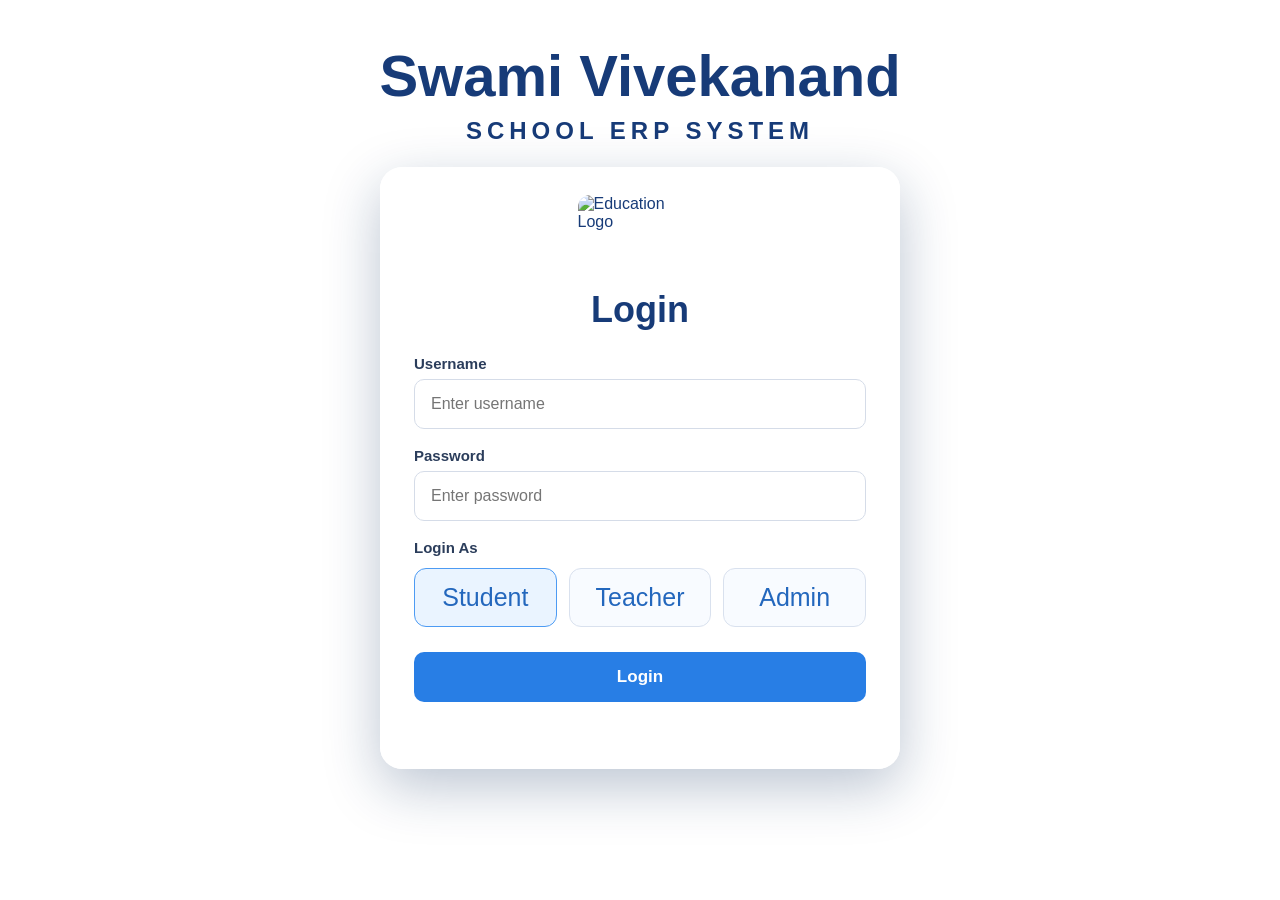
==== index.html @ 862eca9b "Add files via upload" ====
<!DOCTYPE html>
<html lang="en">
<head>
    <meta charset="UTF-8">
    <meta name="viewport" content="width=device-width, initial-scale=1.0">
    <title>Swami Vivekanand School ERP</title>
    <link rel="stylesheet" href="style.css">
</head>

<body>

    <div class="background"></div>
    <div class="overlay"></div>

    <main class="page">

        <header class="brand">
            <h1>Swami Vivekanand</h1>
            <p>SCHOOL ERP SYSTEM</p>
        </header>

        <section class="login-card">

            <div class="logo-wrap">
                <img src="education-logo.jpg" alt="Education Logo">
            </div>

            <h2>Login</h2>

            <form id="loginForm">

                <label for="username">Username</label>

                <input
                    type="text"
                    id="username"
                    placeholder="Enter username"
                    required
                >

                <label for="password">Password</label>

                <input
                    type="password"
                    id="password"
                    placeholder="Enter password"
                    required
                >

                <div class="role-title">
                    Login As
                </div>

                <div class="roles">

                    <button
                        type="button"
                        class="role active"
                        data-role="student"
                    >
                        Student
                    </button>

                    <button
                        type="button"
                        class="role"
                        data-role="teacher"
                    >
                        Teacher
                    </button>

                    <button
                        type="button"
                        class="role"
                        data-role="admin"
                    >
                        Admin
                    </button>

                </div>

                <button
                    class="login-btn"
                    type="submit"
                >
                    Login
                </button>

                <p id="message" class="message"></p>

            </form>

        </section>

    </main>

    <script src="script.js"></script>

</body>
</html>
---- style.css ----
* {
  box-sizing: border-box;
}

body {
  margin: 0;
  min-height: 100vh;
  font-family: Arial, Helvetica, sans-serif;
  color: #173b78;
  overflow-x: hidden;
}

.background {
  position: fixed;
  inset: 0;
  background: url("school-campus.jpg") center/cover no-repeat;
  z-index: -3;
}

.overlay {
  position: fixed;
  inset: 0;
  background: rgba(255,255,255,.46);
  z-index: -2;
}

.page {
  min-height: 100vh;
  padding: 42px 20px 55px;
  display: flex;
  flex-direction: column;
  align-items: center;
}

.brand {
  text-align: center;
  margin-bottom: 22px;
  text-shadow: 0 2px 10px rgba(255,255,255,.85);
}

.brand h1 {
  margin: 0;
  font-size: clamp(32px, 5vw, 58px);
  font-weight: 800;
}

.brand p {
  margin: 8px 0 0;
  font-size: clamp(15px, 2vw, 24px);
  letter-spacing: 5px;
  font-weight: 700;
}

.login-card {
  width: min(520px, 94vw);
  background: rgba(255,255,255,.97);
  border-radius: 22px;
  padding: 28px 34px 34px;
  box-shadow: 0 18px 55px rgba(15,48,92,.28);
}

.logo-wrap {
  display: flex;
  justify-content: center;
}

.logo-wrap img {
  width: 125px;
  height: 82px;
  object-fit: cover;
  border-radius: 12px;
}

h2 {
  text-align: center;
  margin: 12px 0 24px;
  font-size: 36px;
}

label, .role-title {
  display: block;
  margin-bottom: 7px;
  font-size: 15px;
  font-weight: 700;
  color: #2b3d5b;
}

input {
  width: 100%;
  padding: 15px 16px;
  margin-bottom: 18px;
  border: 1px solid #d5dce8;
  border-radius: 10px;
  outline: none;
  font-size: 16px;
}

input:focus {
  border-color: #2d7be5;
  box-shadow: 0 0 0 3px rgba(45,123,229,.12);
}

.roles {
  display: grid;
  grid-template-columns: repeat(3, 1fr);
  gap: 12px;
  margin: 12px 0 25px;
}

.role {
  border: 1px solid #d9e1ee;
  background: #f8fbff;
  color: #2367bd;
  border-radius: 12px;
  padding: 14px 8px;
  cursor: pointer;
  font-size: 25px;
}

.role span {
  display: block;
  margin-top: 5px;
  font-size: 14px;
  font-weight: 700;
}

.role:hover, .role.active {
  border-color: #4d9bf3;
  background: #eaf4ff;
}

.login-btn {
  width: 100%;
  border: 0;
  border-radius: 10px;
  padding: 15px;
  background: #287ee5;
  color: white;
  font-size: 17px;
  font-weight: 700;
  cursor: pointer;
}

.login-btn:hover {
  background: #1769c9;
}

.message {
  min-height: 20px;
  text-align: center;
  margin: 13px 0 0;
  font-size: 14px;
}

.message.success { color: #17823b; }
.message.error { color: #c62828; }

@media (max-width: 600px) {
  .page { padding-top: 25px; }
  .login-card { padding: 22px 20px 25px; }
  .roles { gap: 7px; }
  .brand p { letter-spacing: 3px; }
}
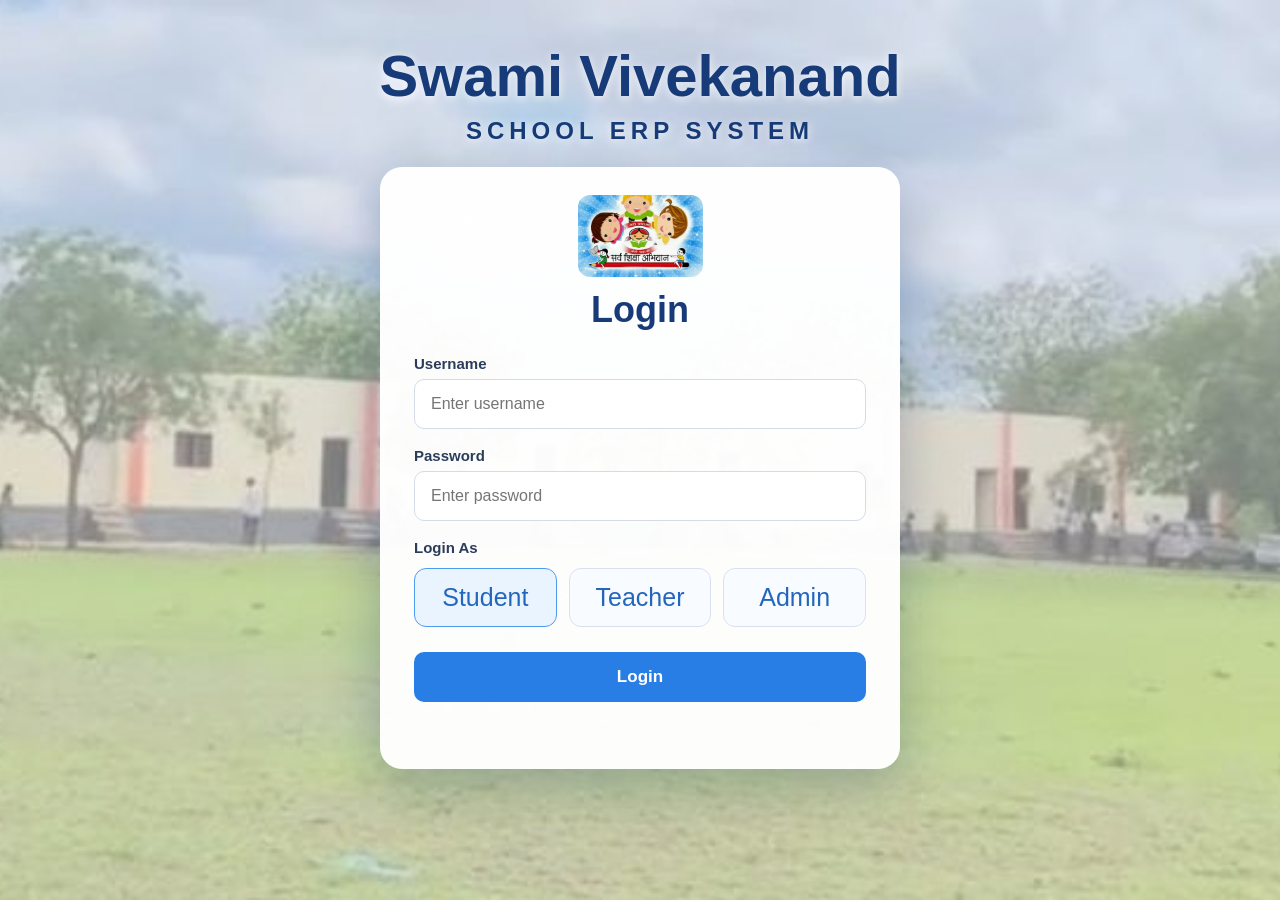
==== commit 09e7f291: "Update index.html" ====
--- a/index.html
+++ b/index.html
@@ -6,7 +6,6 @@
     <title>Swami Vivekanand School ERP</title>
     <link rel="stylesheet" href="style.css">
 </head>
-
 <body>
 
     <div class="background"></div>
@@ -30,7 +29,6 @@
             <form id="loginForm">
 
                 <label for="username">Username</label>
-
                 <input
                     type="text"
                     id="username"
@@ -39,7 +37,6 @@
                 >
 
                 <label for="password">Password</label>
-
                 <input
                     type="password"
                     id="password"
@@ -52,7 +49,6 @@
                 </div>
 
                 <div class="roles">
-
                     <button
                         type="button"
                         class="role active"
@@ -76,7 +72,6 @@
                     >
                         Admin
                     </button>
-
                 </div>
 
                 <button
@@ -94,7 +89,7 @@
 
     </main>
 
-    <script src="script.js"></script>
+    <script src="login.js"></script>
 
 </body>
-</html>+</html>
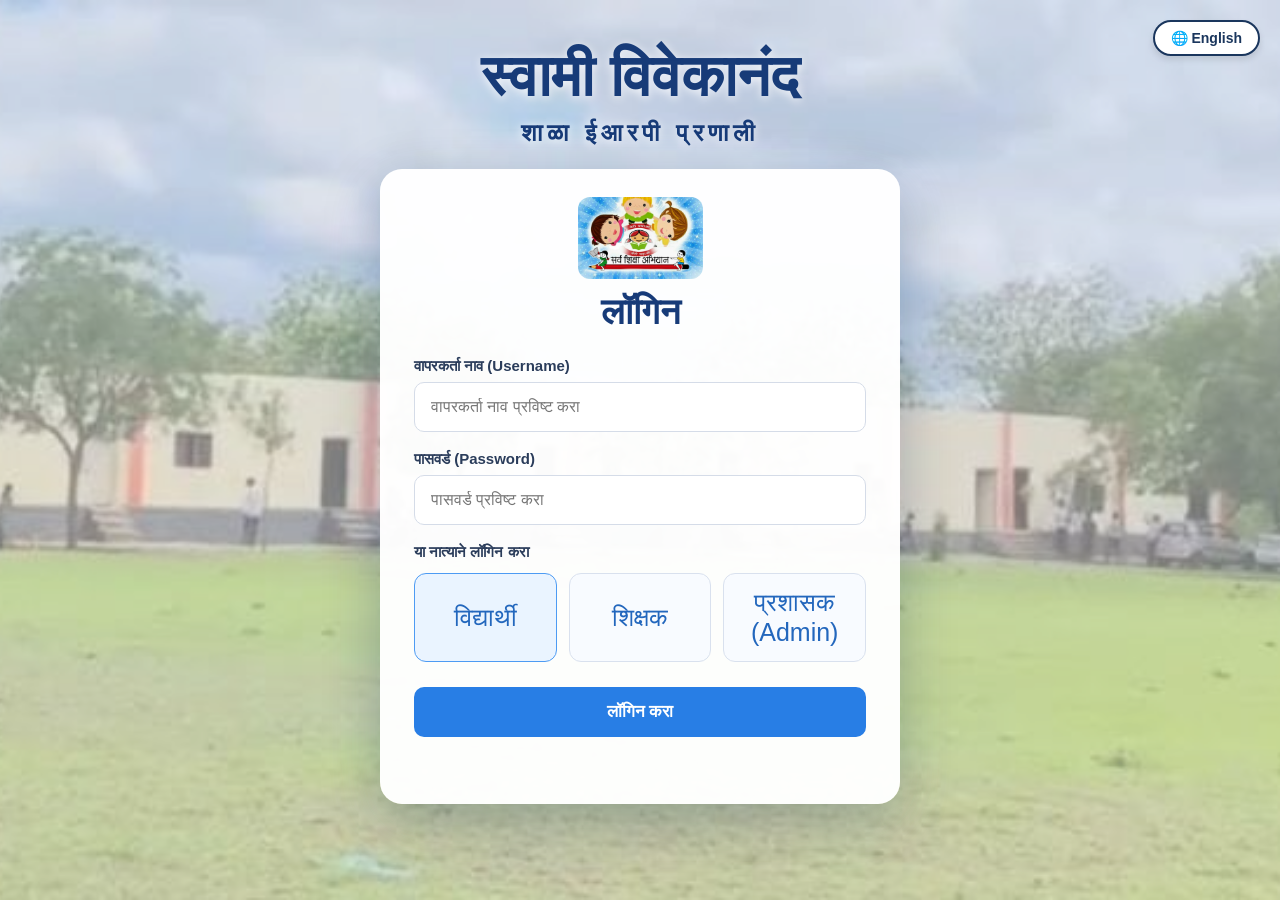
==== commit b351a320: "Update index.html" ====
--- a/index.html
+++ b/index.html
@@ -1,12 +1,50 @@
 <!DOCTYPE html>
-<html lang="en">
+<html lang="mr">
 <head>
     <meta charset="UTF-8">
     <meta name="viewport" content="width=device-width, initial-scale=1.0">
     <title>Swami Vivekanand School ERP</title>
     <link rel="stylesheet" href="style.css">
+    <style>
+        /* Language Toggle Button Positioning */
+        .lang-toggle-wrapper {
+            position: fixed;
+            top: 20px;
+            right: 20px;
+            z-index: 1000;
+        }
+
+        .btn-lang-toggle {
+            background-color: #ffffff;
+            color: #1a365d;
+            border: 2px solid #1a365d;
+            padding: 8px 16px;
+            font-size: 14px;
+            font-weight: 700;
+            border-radius: 20px;
+            cursor: pointer;
+            box-shadow: 0 4px 6px rgba(0, 0, 0, 0.1);
+            transition: all 0.2s ease-in-out;
+            display: flex;
+            align-items: center;
+            gap: 6px;
+        }
+
+        .btn-lang-toggle:hover {
+            background-color: #1a365d;
+            color: #ffffff;
+            transform: translateY(-1px);
+        }
+    </style>
 </head>
 <body>
+
+    <!-- Language Toggle Button (Top Right Corner) -->
+    <div class="lang-toggle-wrapper">
+        <button type="button" id="langToggleBtn" class="btn-lang-toggle" onclick="toggleLanguage()">
+            🌐 English
+        </button>
+    </div>
 
     <div class="background"></div>
     <div class="overlay"></div>
@@ -14,8 +52,8 @@
     <main class="page">
 
         <header class="brand">
-            <h1>Swami Vivekanand</h1>
-            <p>SCHOOL ERP SYSTEM</p>
+            <h1>स्वामी विवेकानंद</h1>
+            <p data-i18n="subtitle">शाळा ईआरपी प्रणाली</p>
         </header>
 
         <section class="login-card">
@@ -24,28 +62,30 @@
                 <img src="education-logo.jpg" alt="Education Logo">
             </div>
 
-            <h2>Login</h2>
+            <h2 data-i18n="login_title">लॉगिन</h2>
 
             <form id="loginForm">
 
-                <label for="username">Username</label>
+                <label for="username" data-i18n="lbl_username">वापरकर्ता नाव (Username)</label>
                 <input
                     type="text"
                     id="username"
-                    placeholder="Enter username"
+                    placeholder="वापरकर्ता नाव प्रविष्ट करा"
+                    data-i18n-placeholder="ph_username"
                     required
                 >
 
-                <label for="password">Password</label>
+                <label for="password" data-i18n="lbl_password">पासवर्ड (Password)</label>
                 <input
                     type="password"
                     id="password"
-                    placeholder="Enter password"
+                    placeholder="पासवर्ड प्रविष्ट करा"
+                    data-i18n-placeholder="ph_password"
                     required
                 >
 
-                <div class="role-title">
-                    Login As
+                <div class="role-title" data-i18n="role_title">
+                    या नात्याने लॉगिन करा
                 </div>
 
                 <div class="roles">
@@ -53,32 +93,36 @@
                         type="button"
                         class="role active"
                         data-role="student"
+                        data-i18n="role_student"
                     >
-                        Student
+                        विद्यार्थी
                     </button>
 
                     <button
                         type="button"
                         class="role"
                         data-role="teacher"
+                        data-i18n="role_teacher"
                     >
-                        Teacher
+                        शिक्षक
                     </button>
 
                     <button
                         type="button"
                         class="role"
                         data-role="admin"
+                        data-i18n="role_admin"
                     >
-                        Admin
+                        प्रशासक (Admin)
                     </button>
                 </div>
 
                 <button
                     class="login-btn"
                     type="submit"
+                    data-i18n="btn_login"
                 >
-                    Login
+                    लॉगिन करा
                 </button>
 
                 <p id="message" class="message"></p>
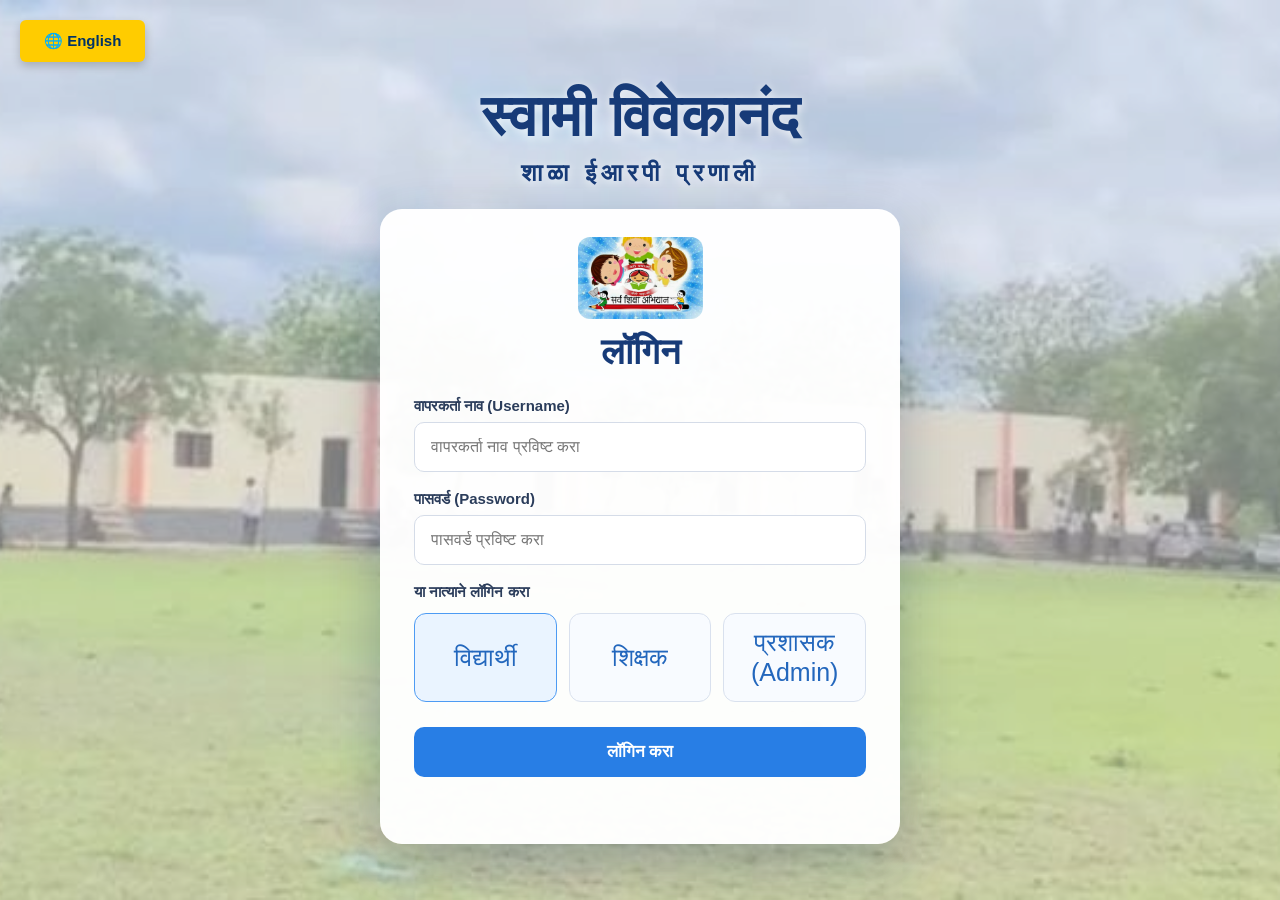
==== commit 73787f79: "Update index.html" ====
--- a/index.html
+++ b/index.html
@@ -6,43 +6,54 @@
     <title>Swami Vivekanand School ERP</title>
     <link rel="stylesheet" href="style.css">
     <style>
-        /* Language Toggle Button Positioning */
+        /* Sidebar-style Language Toggle (Matching the yellow button in your image) */
         .lang-toggle-wrapper {
             position: fixed;
             top: 20px;
-            right: 20px;
+            left: 20px; /* Moved to top-left to match typical sidebar designs */
             z-index: 1000;
         }
 
         .btn-lang-toggle {
-            background-color: #ffffff;
-            color: #1a365d;
-            border: 2px solid #1a365d;
-            padding: 8px 16px;
-            font-size: 14px;
-            font-weight: 700;
-            border-radius: 20px;
+            background-color: #ffcc00; /* Yellow background */
+            color: #003366; /* Dark blue text */
+            border: none;
+            padding: 12px 24px;
+            font-size: 15px;
+            font-weight: 800;
+            border-radius: 6px; /* Slightly rounded corners */
             cursor: pointer;
-            box-shadow: 0 4px 6px rgba(0, 0, 0, 0.1);
+            box-shadow: 0 4px 10px rgba(0, 0, 0, 0.2);
             transition: all 0.2s ease-in-out;
             display: flex;
             align-items: center;
-            gap: 6px;
+            gap: 8px;
         }
 
         .btn-lang-toggle:hover {
-            background-color: #1a365d;
-            color: #ffffff;
-            transform: translateY(-1px);
+            background-color: #e6b800; /* Slightly darker yellow on hover */
+            transform: translateY(-2px);
+        }
+
+        /* Adjusting page styles for a cleaner login look */
+        body {
+            margin: 0;
+            font-family: 'Segoe UI', Tahoma, Geneva, Verdana, sans-serif;
+            background-color: #f4f8fb;
+        }
+
+        /* Optional: If you want to move the brand title down slightly to make room for the button */
+        .brand {
+            margin-top: 40px;
         }
     </style>
 </head>
 <body>
 
-    <!-- Language Toggle Button (Top Right Corner) -->
+    <!-- New Yellow Language Toggle Button -->
     <div class="lang-toggle-wrapper">
         <button type="button" id="langToggleBtn" class="btn-lang-toggle" onclick="toggleLanguage()">
-            🌐 English
+            <span id="langBtnText">English मध्ये बदला</span>
         </button>
     </div>
 
@@ -135,5 +146,25 @@
 
     <script src="login.js"></script>
 
+    <!-- Small script to handle the text inside the yellow button -->
+    <script>
+        // We override the text change so the button says "English" or "मराठी" properly
+        const originalToggle = window.toggleLanguage;
+        window.toggleLanguage = function() {
+            if (originalToggle) originalToggle();
+            
+            // Change the text inside our new yellow button
+            const btnText = document.getElementById('langBtnText');
+            if (btnText) {
+                // If the page is now in English, show "मराठी मध्ये बदला". Otherwise show "English मध्ये बदला"
+                if (document.documentElement.lang === 'en') {
+                    btnText.innerText = "मराठी मध्ये बदला";
+                } else {
+                    btnText.innerText = "English मध्ये बदला";
+                }
+            }
+        };
+    </script>
+
 </body>
 </html>
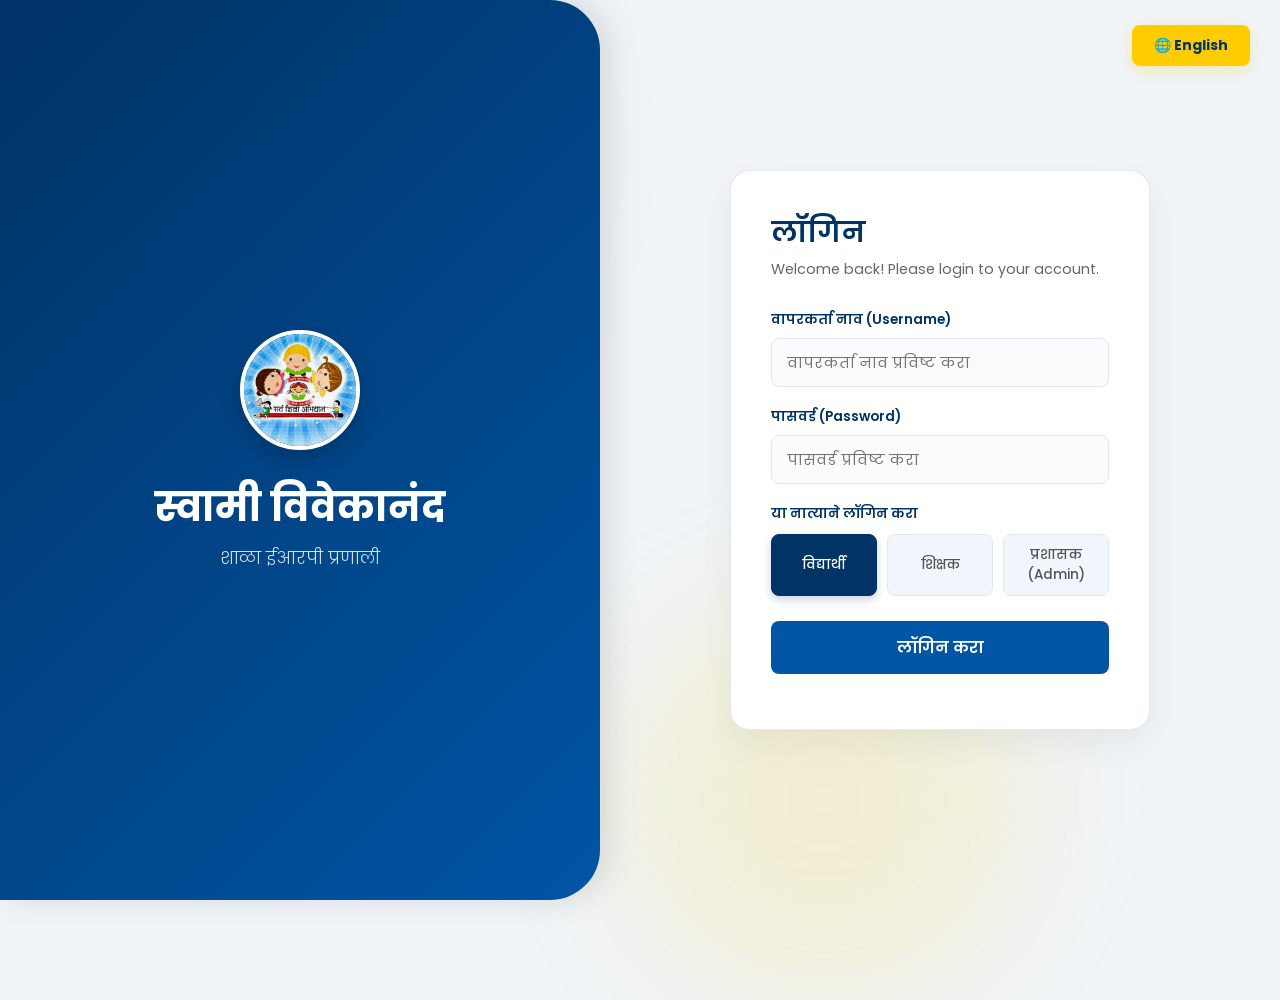
==== commit 53648a7d: "Update index.html" ====
--- a/index.html
+++ b/index.html
@@ -4,159 +4,394 @@
     <meta charset="UTF-8">
     <meta name="viewport" content="width=device-width, initial-scale=1.0">
     <title>Swami Vivekanand School ERP</title>
-    <link rel="stylesheet" href="style.css">
+    <!-- Google Fonts for modern typography -->
+    <link href="https://fonts.googleapis.com/css2?family=Poppins:wght@300;400;500;600;700&display=swap" rel="stylesheet">
+    
     <style>
-        /* Sidebar-style Language Toggle (Matching the yellow button in your image) */
+        /* =========================================
+           RESET & GLOBAL
+           ========================================= */
+        * {
+            margin: 0;
+            padding: 0;
+            box-sizing: border-box;
+            font-family: 'Poppins', sans-serif;
+        }
+
+        body {
+            background-color: #f0f4f8;
+            min-height: 100vh;
+            overflow: hidden;
+            position: relative;
+        }
+
+        /* =========================================
+           BACKGROUND SHAPES (Modern gradient blobs)
+           ========================================= */
+        .background-shape {
+            position: absolute;
+            border-radius: 50%;
+            filter: blur(80px);
+            z-index: -1;
+        }
+
+        .shape-1 {
+            width: 600px;
+            height: 600px;
+            background: rgba(0, 51, 102, 0.15);
+            top: -150px;
+            left: -100px;
+        }
+
+        .shape-2 {
+            width: 400px;
+            height: 400px;
+            background: rgba(255, 204, 0, 0.15);
+            bottom: -100px;
+            right: 20%;
+        }
+
+        /* =========================================
+           LANGUAGE TOGGLE BUTTON (Top Right)
+           ========================================= */
         .lang-toggle-wrapper {
             position: fixed;
-            top: 20px;
-            left: 20px; /* Moved to top-left to match typical sidebar designs */
+            top: 25px;
+            right: 30px;
             z-index: 1000;
         }
 
         .btn-lang-toggle {
-            background-color: #ffcc00; /* Yellow background */
-            color: #003366; /* Dark blue text */
+            background-color: #ffcc00;
+            color: #003366;
             border: none;
-            padding: 12px 24px;
-            font-size: 15px;
-            font-weight: 800;
-            border-radius: 6px; /* Slightly rounded corners */
+            padding: 10px 22px;
+            font-size: 14px;
+            font-weight: 700;
+            border-radius: 8px;
             cursor: pointer;
-            box-shadow: 0 4px 10px rgba(0, 0, 0, 0.2);
-            transition: all 0.2s ease-in-out;
+            box-shadow: 0 4px 15px rgba(255, 204, 0, 0.3);
+            transition: all 0.3s ease;
+        }
+
+        .btn-lang-toggle:hover {
+            background-color: #e6b800;
+            transform: translateY(-2px);
+            box-shadow: 0 6px 20px rgba(255, 204, 0, 0.4);
+        }
+
+        /* =========================================
+           MAIN LAYOUT (Split Screen)
+           ========================================= */
+        .page {
+            display: flex;
+            min-height: 100vh;
+            width: 100%;
+        }
+
+        /* Left Side - Branding */
+        .brand-section {
+            flex: 1;
+            background: linear-gradient(135deg, #003366 0%, #0055a5 100%);
+            color: #ffffff;
             display: flex;
             align-items: center;
-            gap: 8px;
-        }
-
-        .btn-lang-toggle:hover {
-            background-color: #e6b800; /* Slightly darker yellow on hover */
+            justify-content: center;
+            position: relative;
+            border-top-right-radius: 50px;
+            border-bottom-right-radius: 50px;
+            box-shadow: 10px 0 30px rgba(0,0,0,0.1);
+        }
+
+        .brand-content {
+            text-align: center;
+            padding: 40px;
+        }
+
+        .logo-wrap img {
+            width: 120px;
+            height: 120px;
+            border-radius: 50%;
+            object-fit: cover;
+            border: 4px solid #ffffff;
+            box-shadow: 0 8px 20px rgba(0,0,0,0.2);
+            margin-bottom: 20px;
+            background-color: #fff;
+        }
+
+        .brand-content h1 {
+            font-size: 2.5rem;
+            font-weight: 700;
+            margin-bottom: 8px;
+            letter-spacing: 1px;
+        }
+
+        .brand-content p {
+            font-size: 1.1rem;
+            color: #d9e6f2;
+            font-weight: 300;
+        }
+
+        /* Right Side - Login Form */
+        .login-section {
+            flex: 1;
+            display: flex;
+            align-items: center;
+            justify-content: center;
+            padding: 40px;
+        }
+
+        .login-card {
+            background: #ffffff;
+            width: 100%;
+            max-width: 420px;
+            padding: 40px;
+            border-radius: 20px;
+            box-shadow: 0 15px 35px rgba(0, 0, 0, 0.05);
+            border: 1px solid rgba(0, 51, 102, 0.1);
+        }
+
+        .login-card h2 {
+            color: #003366;
+            font-size: 1.8rem;
+            font-weight: 600;
+            margin-bottom: 5px;
+        }
+
+        .welcome-text {
+            color: #666;
+            font-size: 0.9rem;
+            margin-bottom: 30px;
+        }
+
+        /* Form Inputs */
+        .input-group {
+            margin-bottom: 20px;
+        }
+
+        .input-group label {
+            display: block;
+            font-size: 0.85rem;
+            font-weight: 600;
+            color: #003366;
+            margin-bottom: 8px;
+        }
+
+        .input-group input {
+            width: 100%;
+            padding: 12px 15px;
+            border: 1.5px solid #e1e8ed;
+            border-radius: 8px;
+            font-size: 0.95rem;
+            color: #333;
+            background-color: #f9fbfd;
+            transition: all 0.3s ease;
+        }
+
+        .input-group input:focus {
+            outline: none;
+            border-color: #0055a5;
+            background-color: #ffffff;
+            box-shadow: 0 0 0 3px rgba(0, 85, 165, 0.1);
+        }
+
+        /* Role Selection */
+        .role-title {
+            font-size: 0.85rem;
+            font-weight: 600;
+            color: #003366;
+            margin-bottom: 10px;
+        }
+
+        .roles {
+            display: flex;
+            gap: 10px;
+            margin-bottom: 25px;
+        }
+
+        .role {
+            flex: 1;
+            padding: 10px;
+            background: #f0f6fb;
+            border: 1.5px solid #e1e8ed;
+            border-radius: 8px;
+            color: #555;
+            font-size: 0.85rem;
+            font-weight: 500;
+            cursor: pointer;
+            transition: all 0.3s ease;
+        }
+
+        .role:hover {
+            background: #e6f0fa;
+        }
+
+        .role.active {
+            background: #003366;
+            color: #ffffff;
+            border-color: #003366;
+            box-shadow: 0 4px 10px rgba(0, 51, 102, 0.2);
+        }
+
+        /* Login Button */
+        .login-btn {
+            width: 100%;
+            padding: 14px;
+            background: #0055a5;
+            color: #ffffff;
+            border: none;
+            border-radius: 8px;
+            font-size: 1rem;
+            font-weight: 600;
+            cursor: pointer;
+            transition: all 0.3s ease;
+        }
+
+        .login-btn:hover {
+            background: #003366;
             transform: translateY(-2px);
-        }
-
-        /* Adjusting page styles for a cleaner login look */
-        body {
-            margin: 0;
-            font-family: 'Segoe UI', Tahoma, Geneva, Verdana, sans-serif;
-            background-color: #f4f8fb;
-        }
-
-        /* Optional: If you want to move the brand title down slightly to make room for the button */
-        .brand {
-            margin-top: 40px;
+            box-shadow: 0 8px 15px rgba(0, 51, 102, 0.2);
+        }
+
+        /* Error Message */
+        .message {
+            text-align: center;
+            margin-top: 15px;
+            font-size: 0.9rem;
+            color: #dc3545;
+            font-weight: 500;
+        }
+
+        /* =========================================
+           RESPONSIVE DESIGN (Mobile View)
+           ========================================= */
+        @media (max-width: 900px) {
+            .page {
+                flex-direction: column;
+            }
+
+            .brand-section {
+                border-radius: 0 0 30px 30px;
+                padding: 40px 20px;
+            }
+
+            .logo-wrap img {
+                width: 90px;
+                height: 90px;
+            }
+
+            .brand-content h1 {
+                font-size: 2rem;
+            }
+
+            .login-section {
+                padding: 20px;
+            }
+
+            .login-card {
+                padding: 30px;
+            }
+
+            .lang-toggle-wrapper {
+                top: 15px;
+                right: 15px;
+            }
         }
     </style>
 </head>
 <body>
 
-    <!-- New Yellow Language Toggle Button -->
+    <!-- Language Toggle Button (Top Right) -->
     <div class="lang-toggle-wrapper">
         <button type="button" id="langToggleBtn" class="btn-lang-toggle" onclick="toggleLanguage()">
             <span id="langBtnText">English मध्ये बदला</span>
         </button>
     </div>
 
-    <div class="background"></div>
-    <div class="overlay"></div>
+    <!-- Background Elements -->
+    <div class="background-shape shape-1"></div>
+    <div class="background-shape shape-2"></div>
 
     <main class="page">
 
-        <header class="brand">
-            <h1>स्वामी विवेकानंद</h1>
-            <p data-i18n="subtitle">शाळा ईआरपी प्रणाली</p>
-        </header>
-
-        <section class="login-card">
-
-            <div class="logo-wrap">
-                <img src="education-logo.jpg" alt="Education Logo">
+        <!-- Left Side: Branding -->
+        <section class="brand-section">
+            <div class="brand-content">
+                <div class="logo-wrap">
+                    <!-- Make sure your logo image is named exactly this -->
+                    <img src="education-logo.jpg" alt="Education Logo">
+                </div>
+                <h1>स्वामी विवेकानंद</h1>
+                <p data-i18n="subtitle">शाळा ईआरपी प्रणाली</p>
             </div>
-
-            <h2 data-i18n="login_title">लॉगिन</h2>
-
-            <form id="loginForm">
-
-                <label for="username" data-i18n="lbl_username">वापरकर्ता नाव (Username)</label>
-                <input
-                    type="text"
-                    id="username"
-                    placeholder="वापरकर्ता नाव प्रविष्ट करा"
-                    data-i18n-placeholder="ph_username"
-                    required
-                >
-
-                <label for="password" data-i18n="lbl_password">पासवर्ड (Password)</label>
-                <input
-                    type="password"
-                    id="password"
-                    placeholder="पासवर्ड प्रविष्ट करा"
-                    data-i18n-placeholder="ph_password"
-                    required
-                >
-
-                <div class="role-title" data-i18n="role_title">
-                    या नात्याने लॉगिन करा
-                </div>
-
-                <div class="roles">
-                    <button
-                        type="button"
-                        class="role active"
-                        data-role="student"
-                        data-i18n="role_student"
-                    >
-                        विद्यार्थी
+        </section>
+
+        <!-- Right Side: Login Card -->
+        <section class="login-section">
+            <div class="login-card">
+                <h2 data-i18n="login_title">लॉगिन</h2>
+                <p class="welcome-text">Welcome back! Please login to your account.</p>
+
+                <form id="loginForm">
+                    <div class="input-group">
+                        <label for="username" data-i18n="lbl_username">वापरकर्ता नाव (Username)</label>
+                        <input
+                            type="text"
+                            id="username"
+                            placeholder="वापरकर्ता नाव प्रविष्ट करा"
+                            data-i18n-placeholder="ph_username"
+                            required
+                        >
+                    </div>
+
+                    <div class="input-group">
+                        <label for="password" data-i18n="lbl_password">पासवर्ड (Password)</label>
+                        <input
+                            type="password"
+                            id="password"
+                            placeholder="पासवर्ड प्रविष्ट करा"
+                            data-i18n-placeholder="ph_password"
+                            required
+                        >
+                    </div>
+
+                    <div class="role-title" data-i18n="role_title">
+                        या नात्याने लॉगिन करा
+                    </div>
+
+                    <div class="roles">
+                        <button type="button" class="role active" data-role="student" data-i18n="role_student">
+                            विद्यार्थी
+                        </button>
+                        <button type="button" class="role" data-role="teacher" data-i18n="role_teacher">
+                            शिक्षक
+                        </button>
+                        <button type="button" class="role" data-role="admin" data-i18n="role_admin">
+                            प्रशासक
+                        </button>
+                    </div>
+
+                    <button class="login-btn" type="submit" data-i18n="btn_login">
+                        लॉगिन करा
                     </button>
 
-                    <button
-                        type="button"
-                        class="role"
-                        data-role="teacher"
-                        data-i18n="role_teacher"
-                    >
-                        शिक्षक
-                    </button>
-
-                    <button
-                        type="button"
-                        class="role"
-                        data-role="admin"
-                        data-i18n="role_admin"
-                    >
-                        प्रशासक (Admin)
-                    </button>
-                </div>
-
-                <button
-                    class="login-btn"
-                    type="submit"
-                    data-i18n="btn_login"
-                >
-                    लॉगिन करा
-                </button>
-
-                <p id="message" class="message"></p>
-
-            </form>
-
+                    <p id="message" class="message"></p>
+                </form>
+            </div>
         </section>
 
     </main>
 
     <script src="login.js"></script>
 
-    <!-- Small script to handle the text inside the yellow button -->
+    <!-- Script to handle the language button text -->
     <script>
-        // We override the text change so the button says "English" or "मराठी" properly
         const originalToggle = window.toggleLanguage;
         window.toggleLanguage = function() {
             if (originalToggle) originalToggle();
             
-            // Change the text inside our new yellow button
             const btnText = document.getElementById('langBtnText');
             if (btnText) {
-                // If the page is now in English, show "मराठी मध्ये बदला". Otherwise show "English मध्ये बदला"
                 if (document.documentElement.lang === 'en') {
                     btnText.innerText = "मराठी मध्ये बदला";
                 } else {
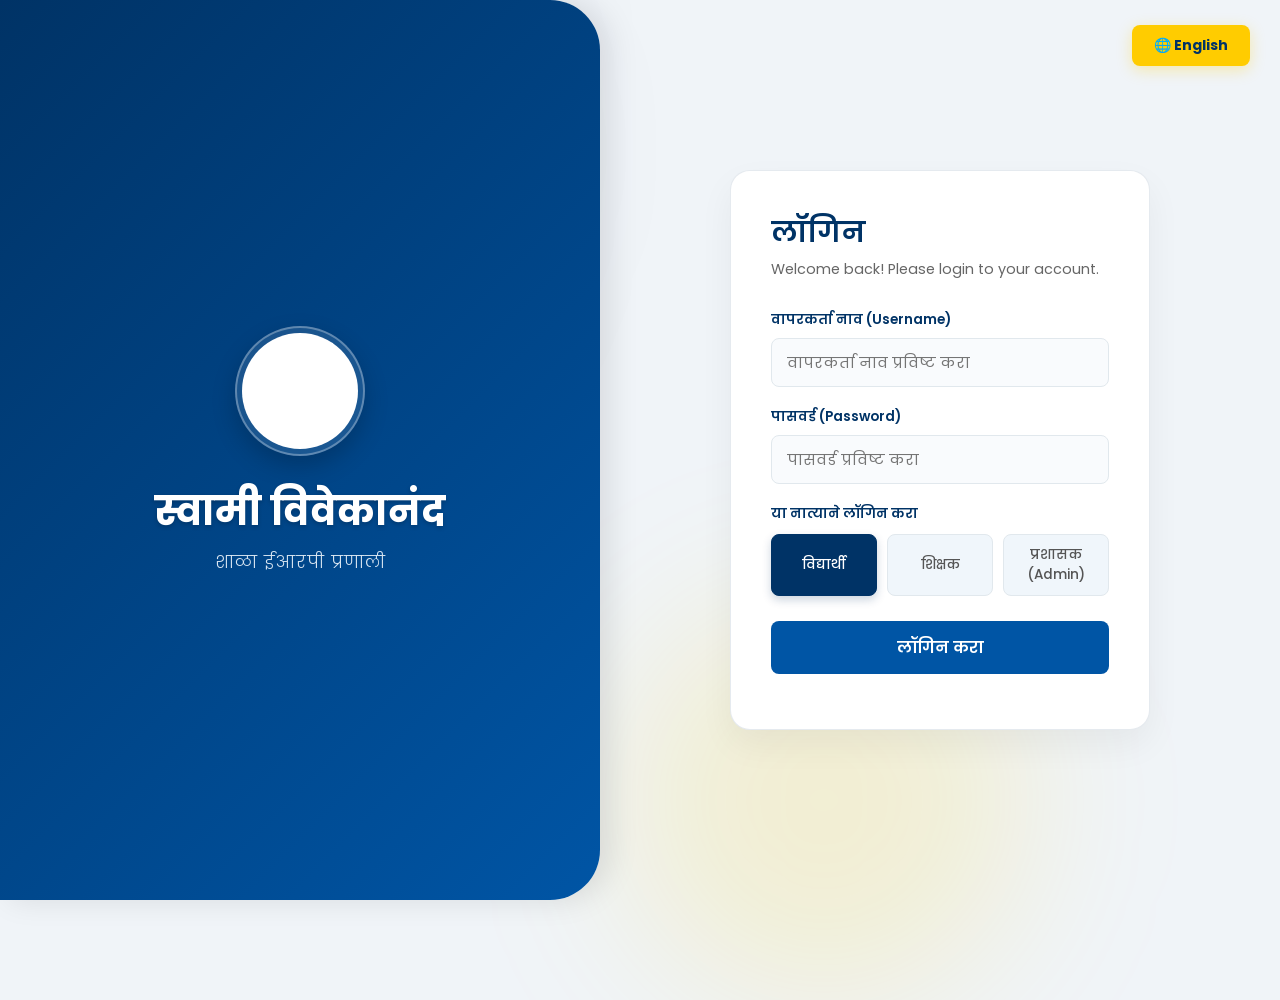
==== commit 9245e907: "Update index.html" ====
--- a/index.html
+++ b/index.html
@@ -26,7 +26,7 @@
         }
 
         /* =========================================
-           BACKGROUND SHAPES (Modern gradient blobs)
+           BACKGROUND SHAPES
            ========================================= */
         .background-shape {
             position: absolute;
@@ -81,7 +81,7 @@
         }
 
         /* =========================================
-           MAIN LAYOUT (Split Screen)
+           MAIN LAYOUT
            ========================================= */
         .page {
             display: flex;
@@ -108,15 +108,31 @@
             padding: 40px;
         }
 
-        .logo-wrap img {
-            width: 120px;
-            height: 120px;
+        /* =========================================
+           NEW SCHOOL LOGO STYLING
+           ========================================= */
+        .logo-wrapper {
+            width: 130px;
+            height: 130px;
+            margin: 0 auto 25px auto;
+            background: rgba(255, 255, 255, 0.1);
+            backdrop-filter: blur(10px);
+            border: 2px solid rgba(255, 255, 255, 0.3);
             border-radius: 50%;
-            object-fit: cover;
-            border: 4px solid #ffffff;
-            box-shadow: 0 8px 20px rgba(0,0,0,0.2);
-            margin-bottom: 20px;
-            background-color: #fff;
+            display: flex;
+            align-items: center;
+            justify-content: center;
+            box-shadow: 0 10px 25px rgba(0, 0, 0, 0.2);
+            overflow: hidden;
+            padding: 5px;
+        }
+
+        .logo-wrapper img {
+            width: 100%;
+            height: 100%;
+            object-fit: contain;
+            border-radius: 50%;
+            background-color: #ffffff; /* Gives a white background behind transparent logos */
         }
 
         .brand-content h1 {
@@ -124,12 +140,14 @@
             font-weight: 700;
             margin-bottom: 8px;
             letter-spacing: 1px;
+            text-shadow: 0 2px 4px rgba(0,0,0,0.2);
         }
 
         .brand-content p {
             font-size: 1.1rem;
             color: #d9e6f2;
             font-weight: 300;
+            letter-spacing: 1px;
         }
 
         /* Right Side - Login Form */
@@ -263,7 +281,7 @@
         }
 
         /* =========================================
-           RESPONSIVE DESIGN (Mobile View)
+           RESPONSIVE DESIGN
            ========================================= */
         @media (max-width: 900px) {
             .page {
@@ -275,9 +293,10 @@
                 padding: 40px 20px;
             }
 
-            .logo-wrap img {
-                width: 90px;
-                height: 90px;
+            .logo-wrapper {
+                width: 100px;
+                height: 100px;
+                margin-bottom: 15px;
             }
 
             .brand-content h1 {
@@ -314,13 +333,16 @@
 
     <main class="page">
 
-        <!-- Left Side: Branding -->
+        <!-- Left Side: Branding with Logo -->
         <section class="brand-section">
             <div class="brand-content">
-                <div class="logo-wrap">
-                    <!-- Make sure your logo image is named exactly this -->
-                    <img src="education-logo.jpg" alt="Education Logo">
+                
+                <!-- SCHOOL LOGO -->
+                <div class="logo-wrapper">
+                    <!-- IMPORTANT: Make sure your image file is named 'logo.png' and is in the same folder -->
+                    <img src="logo.png" alt="Swami Vivekanand School Logo">
                 </div>
+                
                 <h1>स्वामी विवेकानंद</h1>
                 <p data-i18n="subtitle">शाळा ईआरपी प्रणाली</p>
             </div>
@@ -384,7 +406,6 @@
 
     <script src="login.js"></script>
 
-    <!-- Script to handle the language button text -->
     <script>
         const originalToggle = window.toggleLanguage;
         window.toggleLanguage = function() {
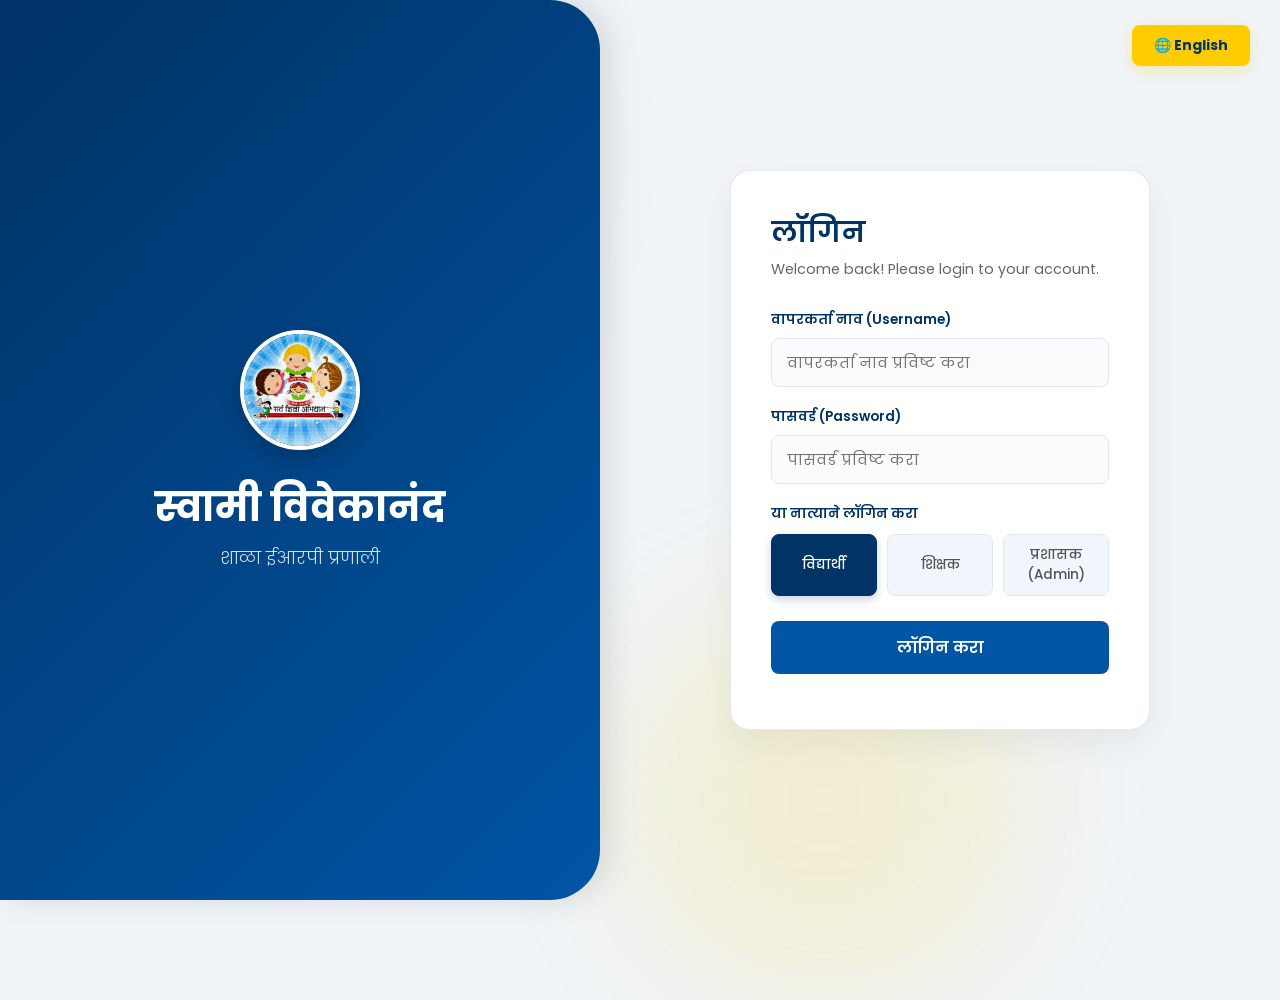
==== commit 0db64d94: "Update index.html" ====
--- a/index.html
+++ b/index.html
@@ -26,7 +26,7 @@
         }
 
         /* =========================================
-           BACKGROUND SHAPES
+           BACKGROUND SHAPES (Modern gradient blobs)
            ========================================= */
         .background-shape {
             position: absolute;
@@ -81,7 +81,7 @@
         }
 
         /* =========================================
-           MAIN LAYOUT
+           MAIN LAYOUT (Split Screen)
            ========================================= */
         .page {
             display: flex;
@@ -108,31 +108,15 @@
             padding: 40px;
         }
 
-        /* =========================================
-           NEW SCHOOL LOGO STYLING
-           ========================================= */
-        .logo-wrapper {
-            width: 130px;
-            height: 130px;
-            margin: 0 auto 25px auto;
-            background: rgba(255, 255, 255, 0.1);
-            backdrop-filter: blur(10px);
-            border: 2px solid rgba(255, 255, 255, 0.3);
+        .logo-wrap img {
+            width: 120px;
+            height: 120px;
             border-radius: 50%;
-            display: flex;
-            align-items: center;
-            justify-content: center;
-            box-shadow: 0 10px 25px rgba(0, 0, 0, 0.2);
-            overflow: hidden;
-            padding: 5px;
-        }
-
-        .logo-wrapper img {
-            width: 100%;
-            height: 100%;
-            object-fit: contain;
-            border-radius: 50%;
-            background-color: #ffffff; /* Gives a white background behind transparent logos */
+            object-fit: cover;
+            border: 4px solid #ffffff;
+            box-shadow: 0 8px 20px rgba(0,0,0,0.2);
+            margin-bottom: 20px;
+            background-color: #fff;
         }
 
         .brand-content h1 {
@@ -140,14 +124,12 @@
             font-weight: 700;
             margin-bottom: 8px;
             letter-spacing: 1px;
-            text-shadow: 0 2px 4px rgba(0,0,0,0.2);
         }
 
         .brand-content p {
             font-size: 1.1rem;
             color: #d9e6f2;
             font-weight: 300;
-            letter-spacing: 1px;
         }
 
         /* Right Side - Login Form */
@@ -281,7 +263,7 @@
         }
 
         /* =========================================
-           RESPONSIVE DESIGN
+           RESPONSIVE DESIGN (Mobile View)
            ========================================= */
         @media (max-width: 900px) {
             .page {
@@ -293,10 +275,9 @@
                 padding: 40px 20px;
             }
 
-            .logo-wrapper {
-                width: 100px;
-                height: 100px;
-                margin-bottom: 15px;
+            .logo-wrap img {
+                width: 90px;
+                height: 90px;
             }
 
             .brand-content h1 {
@@ -333,16 +314,13 @@
 
     <main class="page">
 
-        <!-- Left Side: Branding with Logo -->
+        <!-- Left Side: Branding -->
         <section class="brand-section">
             <div class="brand-content">
-                
-                <!-- SCHOOL LOGO -->
-                <div class="logo-wrapper">
-                    <!-- IMPORTANT: Make sure your image file is named 'logo.png' and is in the same folder -->
-                    <img src="logo.png" alt="Swami Vivekanand School Logo">
+                <div class="logo-wrap">
+                    <!-- Make sure your logo image is named exactly this -->
+                    <img src="education-logo.jpg" alt="Education Logo">
                 </div>
-                
                 <h1>स्वामी विवेकानंद</h1>
                 <p data-i18n="subtitle">शाळा ईआरपी प्रणाली</p>
             </div>
@@ -406,6 +384,7 @@
 
     <script src="login.js"></script>
 
+    <!-- Script to handle the language button text -->
     <script>
         const originalToggle = window.toggleLanguage;
         window.toggleLanguage = function() {
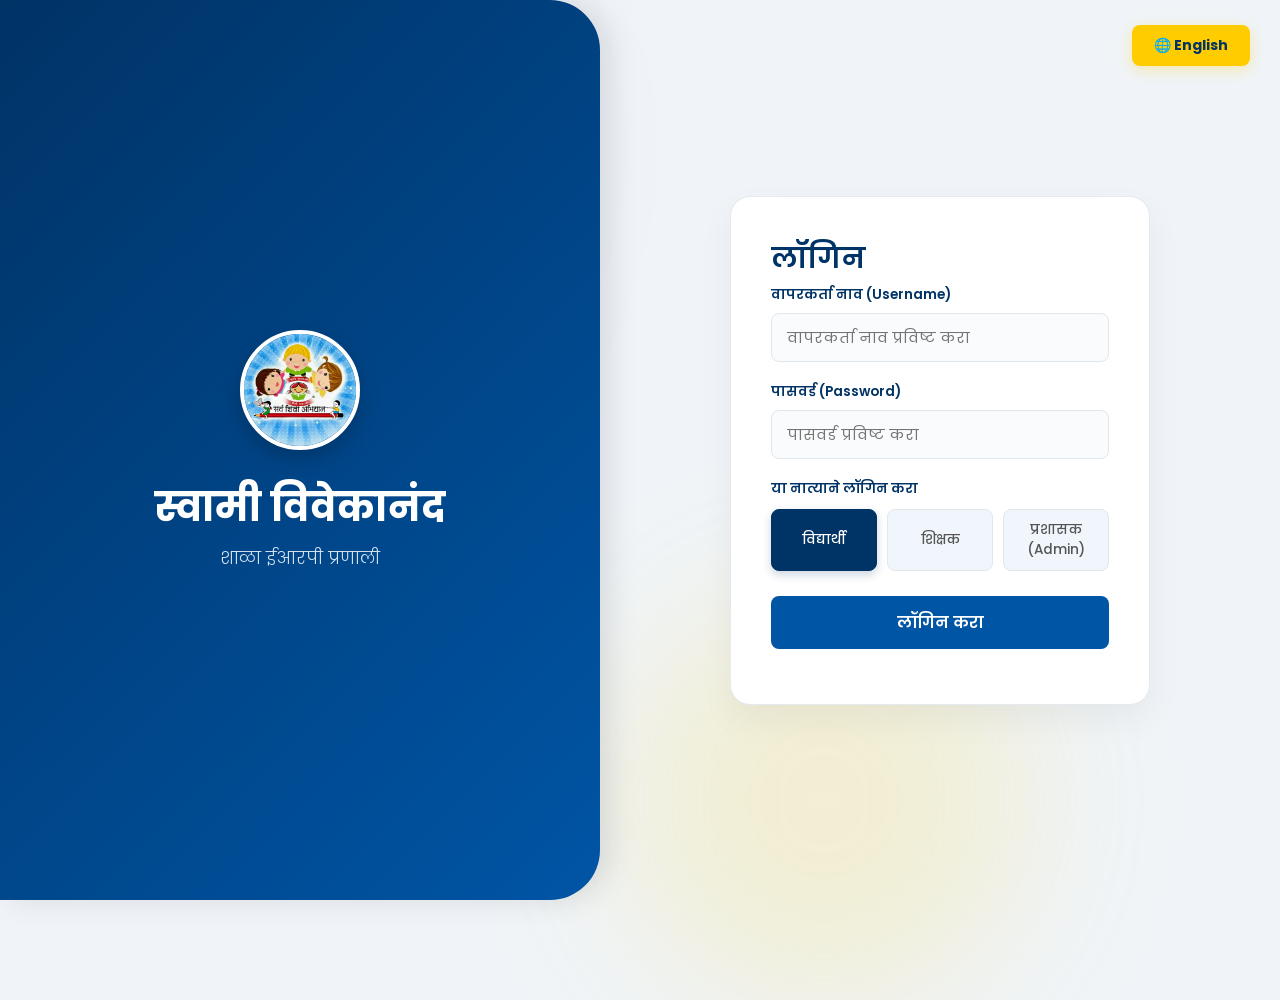
==== commit 155cc749: "Update index.html" ====
--- a/index.html
+++ b/index.html
@@ -330,7 +330,7 @@
         <section class="login-section">
             <div class="login-card">
                 <h2 data-i18n="login_title">लॉगिन</h2>
-                <p class="welcome-text">Welcome back! Please login to your account.</p>
+                
 
                 <form id="loginForm">
                     <div class="input-group">
